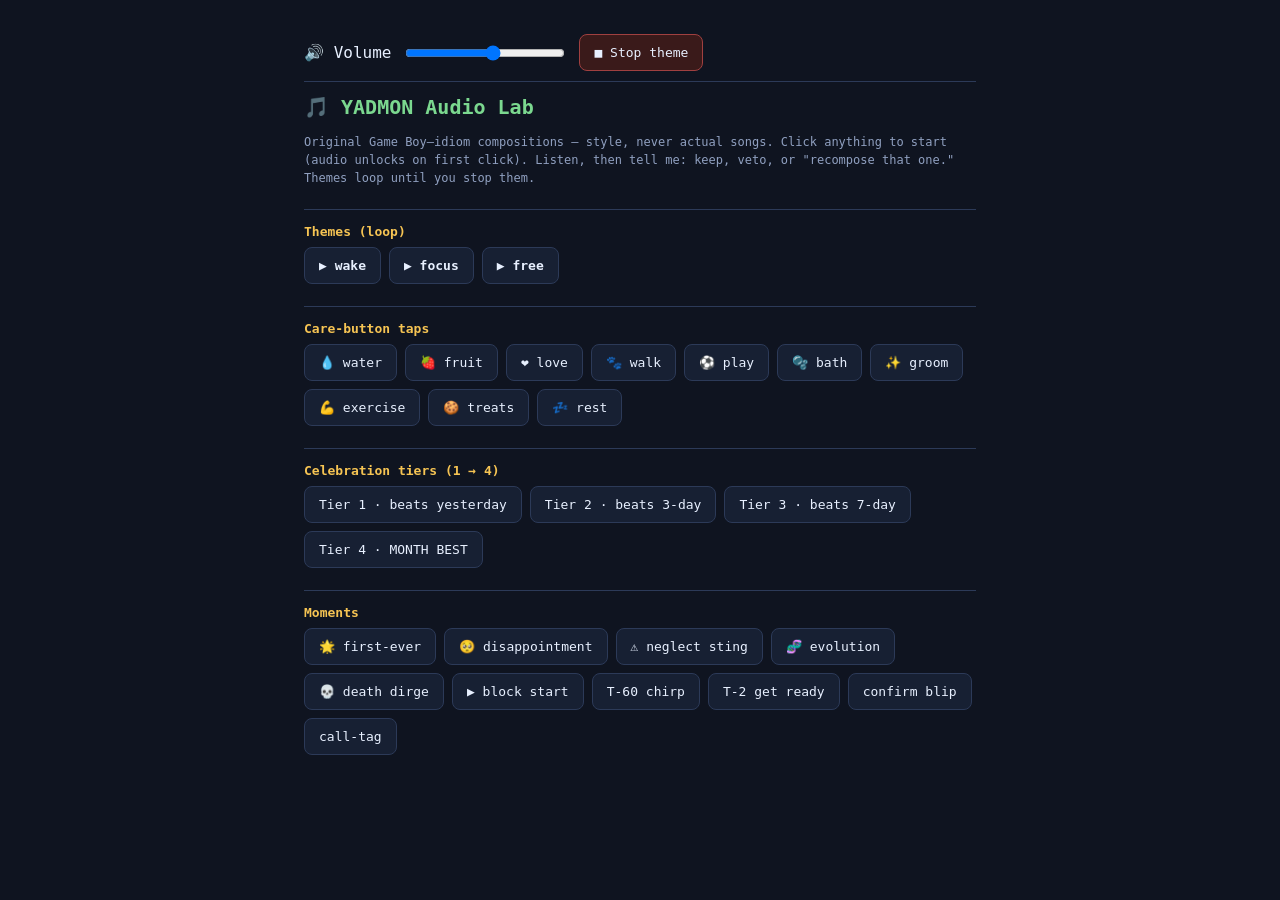
==== audio-lab.html @ 19fd3f36 "Phase 5: GB audio engine + compositions + audio lab + HUD volume/mute + triggers" ====
<!DOCTYPE html>
<html lang="en">
<head>
<meta charset="UTF-8" />
<meta name="viewport" content="width=device-width, initial-scale=1.0" />
<title>YADMON — Audio Lab</title>
<style>
  :root{--bg:#0f1420;--panel:#172033;--line:#2c3a58;--ink:#e8f0ff;--dim:#90a0c0;--accent:#7bd88f;--warn:#f6c453;}
  *{box-sizing:border-box}
  body{margin:0;background:var(--bg);color:var(--ink);font-family:ui-monospace,Menlo,Consolas,monospace;padding:24px;max-width:720px;margin:0 auto}
  h1{color:var(--accent);font-size:20px}
  h2{font-size:13px;color:var(--warn);margin:22px 0 8px;border-top:1px solid var(--line);padding-top:14px}
  .sub{color:var(--dim);font-size:12px;line-height:1.5}
  .grid{display:flex;flex-wrap:wrap;gap:8px}
  button{font-family:inherit;font-size:13px;background:var(--panel);color:var(--ink);border:1px solid var(--line);border-radius:8px;padding:10px 14px;cursor:pointer}
  button:hover{border-color:var(--accent)}
  button.theme{font-weight:700}
  button.stop{background:#3a1a1a;border-color:#a04040}
  #vol{width:160px;vertical-align:middle}
  .bar{position:sticky;top:0;background:var(--bg);padding:10px 0;border-bottom:1px solid var(--line);margin-bottom:10px;display:flex;align-items:center;gap:12px;z-index:5}
</style>
</head>
<body>
  <div class="bar">
    <span>🔊 Volume</span><input id="vol" type="range" min="0" max="100" value="55" />
    <button class="stop" id="stopAll">■ Stop theme</button>
  </div>
  <h1>🎵 YADMON Audio Lab</h1>
  <p class="sub">Original Game Boy–idiom compositions — style, never actual songs. Click anything to start (audio unlocks on first click). Listen, then tell me: keep, veto, or "recompose that one." Themes loop until you stop them.</p>

  <h2>Themes (loop)</h2>
  <div class="grid" id="themes"></div>

  <h2>Care-button taps</h2>
  <div class="grid" id="taps"></div>

  <h2>Celebration tiers (1 → 4)</h2>
  <div class="grid" id="celebs"></div>

  <h2>Moments</h2>
  <div class="grid" id="moments"></div>

<script type="module">
import * as audio from "./js/audio.js";
const make=(host,label,fn,cls="")=>{const b=document.createElement("button");b.textContent=label;if(cls)b.className=cls;b.onclick=()=>{audio.unlock();fn();};document.getElementById(host).appendChild(b);};

["wake","focus","free"].forEach(t=>make("themes","▶ "+t, ()=>audio.playTheme(t), "theme"));
document.getElementById("vol").addEventListener("input",e=>audio.setVolume(e.target.value/100));
document.getElementById("stopAll").onclick=()=>audio.stopTheme();
audio.setVolume(0.55);

const cares=[["water","💧"],["fruit","🍓"],["love","❤️"],["walk","🐾"],["play","⚽"],["bath","🫧"],["groom","✨"],["exercise","💪"],["treats","🍪"],["rest","💤"]];
cares.forEach(([c,e])=>make("taps",e+" "+c, ()=>audio.playSfx("tap_"+c)));

[["celeb1","Tier 1 · beats yesterday"],["celeb2","Tier 2 · beats 3-day"],["celeb3","Tier 3 · beats 7-day"],["celeb4","Tier 4 · MONTH BEST"]].forEach(([s,l])=>make("celebs",l,()=>audio.playSfx(s)));

[["firstEver","🌟 first-ever"],["disappoint","🥺 disappointment"],["neglect","⚠️ neglect sting"],["evolve","🧬 evolution"],["death","💀 death dirge"],["blockStart","▶ block start"],["chirp","T-60 chirp"],["getReady","T-2 get ready"],["confirm","confirm blip"],["callTag","call-tag"]].forEach(([s,l])=>make("moments",l,()=>audio.playSfx(s)));
</script>
</body>
</html>
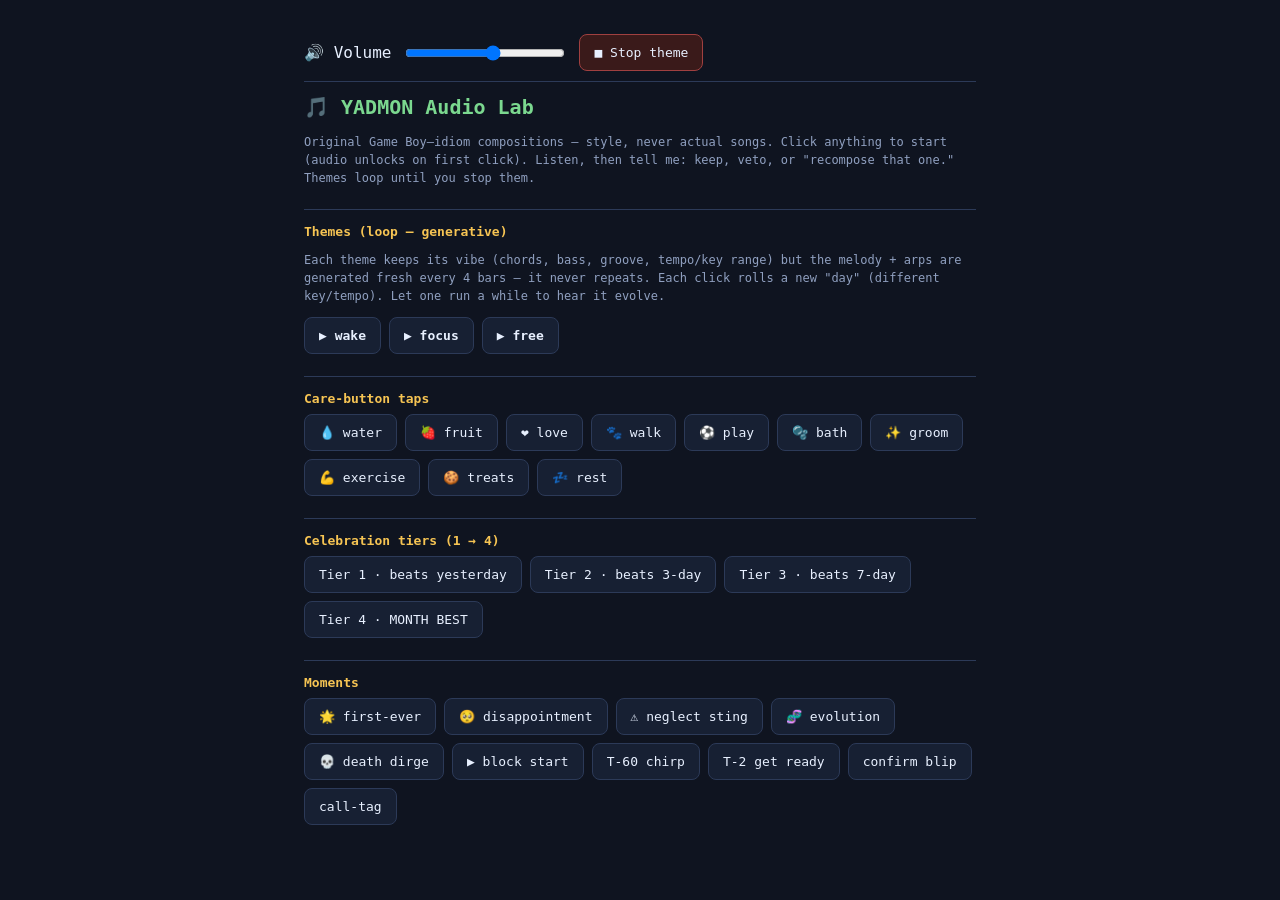
==== commit 9fa79b98: "Phase 5: generative themes — authored foundation + procedural melody that regenerates endlessly, see" ====
--- a/audio-lab.html
+++ b/audio-lab.html
@@ -28,7 +28,8 @@
   <h1>🎵 YADMON Audio Lab</h1>
   <p class="sub">Original Game Boy–idiom compositions — style, never actual songs. Click anything to start (audio unlocks on first click). Listen, then tell me: keep, veto, or "recompose that one." Themes loop until you stop them.</p>
 
-  <h2>Themes (loop)</h2>
+  <h2>Themes (loop — generative)</h2>
+  <p class="sub">Each theme keeps its vibe (chords, bass, groove, tempo/key range) but the melody + arps are generated fresh every 4 bars — it never repeats. Each click rolls a new "day" (different key/tempo). Let one run a while to hear it evolve.</p>
   <div class="grid" id="themes"></div>
 
   <h2>Care-button taps</h2>
@@ -44,7 +45,7 @@
 import * as audio from "./js/audio.js";
 const make=(host,label,fn,cls="")=>{const b=document.createElement("button");b.textContent=label;if(cls)b.className=cls;b.onclick=()=>{audio.unlock();fn();};document.getElementById(host).appendChild(b);};
 
-["wake","focus","free"].forEach(t=>make("themes","▶ "+t, ()=>audio.playTheme(t), "theme"));
+["wake","focus","free"].forEach(t=>make("themes","▶ "+t, ()=>audio.playTheme(t,{daySeed: Math.floor(Math.random()*1e8)}), "theme"));
 document.getElementById("vol").addEventListener("input",e=>audio.setVolume(e.target.value/100));
 document.getElementById("stopAll").onclick=()=>audio.stopTheme();
 audio.setVolume(0.55);
